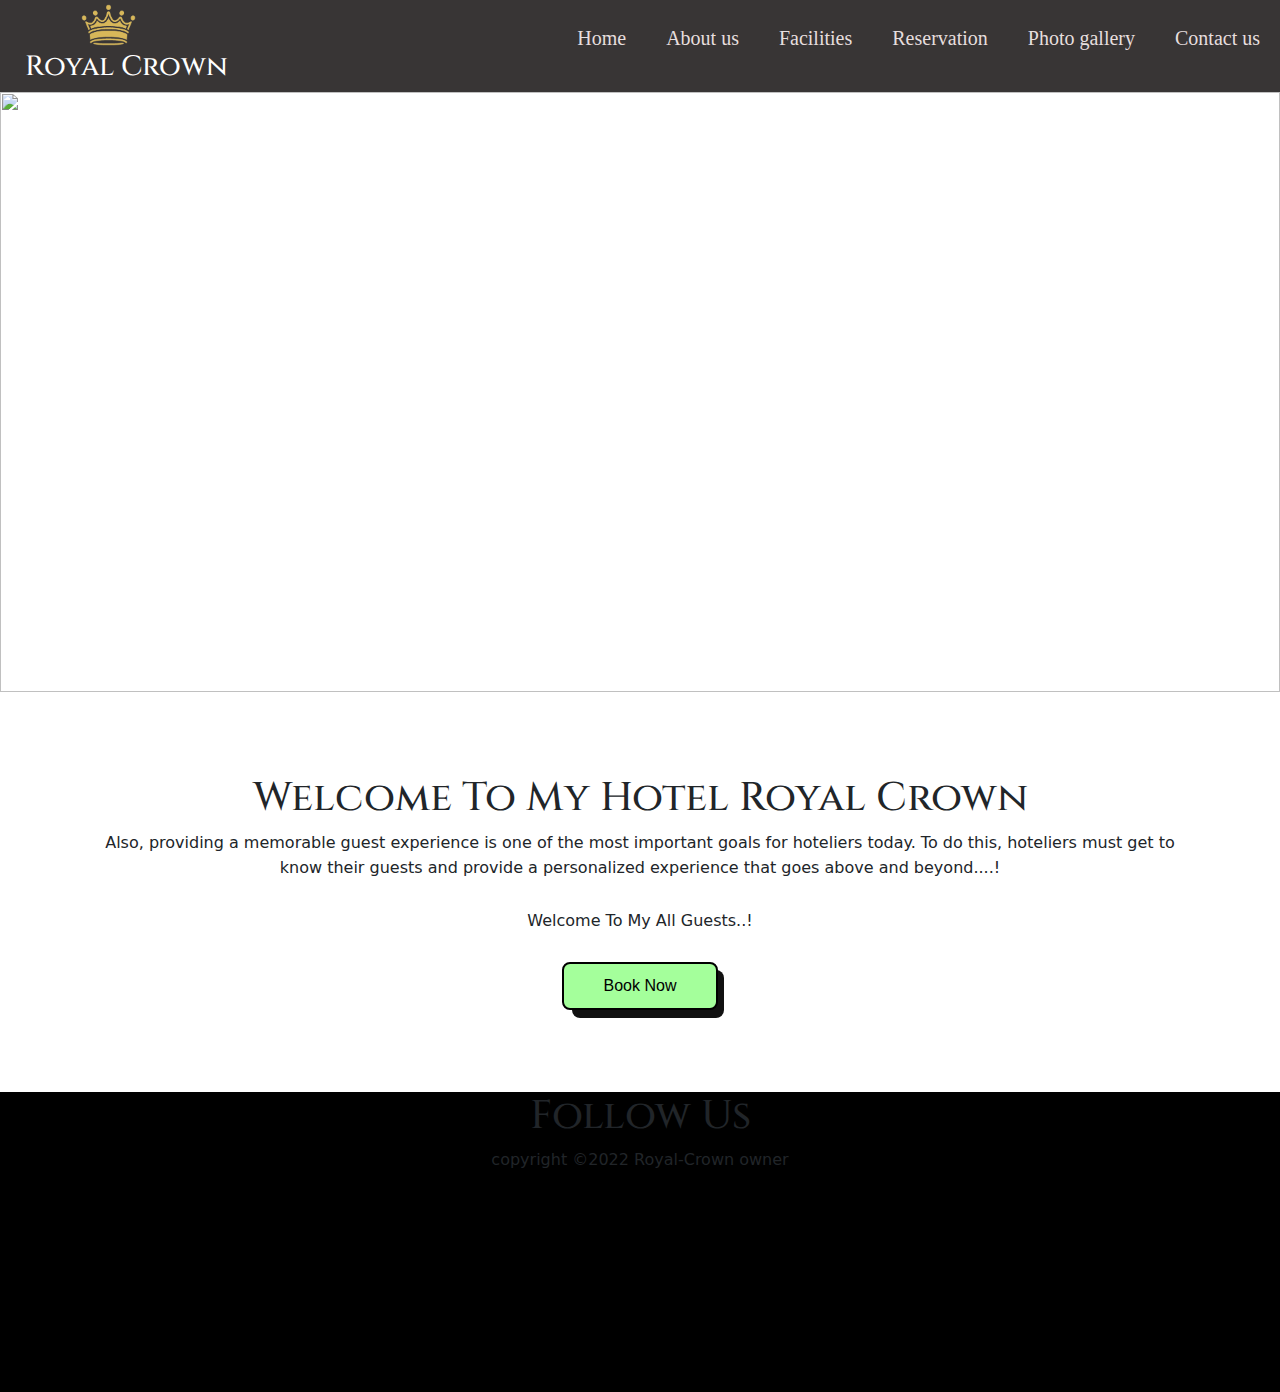
==== index.html @ 056c723d "hotel management" ====
<!DOCTYPE html>
<html lang="en">

<head>
    <meta charset="UTF-8">
    <meta http-equiv="X-UA-Compatible" content="IE=edge">
    <meta name="viewport" content="width=device-width, initial-scale=1.0">
    <title>Hotel Management System</title>
    <link rel="stylesheet" href="CSS/style.css">
    <link href="https://fonts.googleapis.com/css2?family=Cinzel&family=Macondo&display=swap" rel="stylesheet">
    <link href="https://cdn.jsdelivr.net/npm/bootstrap@5.2.0-beta1/dist/css/bootstrap.min.css" rel="stylesheet">

</head>

<body>
    <section>
        <nav id="navbar">
            <div id="logo">
                <img src="img/Royal-Crown.png" class="img-logo" alt="Logo">
                <h3><a href="./index.html">Royal Crown</a></h3>

            </div>
            <div>
                <ul>
                    <li class="item"><a href="./index.html">Home</a></li>
                    <li class="item"><a href="#about_us">About us</a></li>
                    <li class="item"><a href="./Facilities.html">Facilities</a></li>
                    <li class="item"><a href="./img/Reservation.html">Reservation</a></li>
                    <li class="item"><a href="#">Photo gallery</a></li>
                    <li class="item"><a href="#">Contact us</a></li>
                </ul>

            </div>
        </nav>
    </section>
    <div id="carouselExampleControls" class="carousel slide" data-bs-ride="carousel">
        <div class="carousel-inner">
            <div class="carousel-item active">
                <img src="./img/RC1.jpg" class="bd-placeholder-img bd-placeholder-img-lg d-block w-100" width="100%" height="600" xmlns="http://www.w3.org/2000/svg" role="img" aria-label="Placeholder: First slide" preserveAspectRatio="xMidYMid slice" focusable="false">
                <title>Placeholder</title>
                </img>
            </div>

            <div class="carousel-item">
                <img src="./img/RC2.jpg" class="bd-placeholder-img bd-placeholder-img-lg d-block w-100" width="100%" height="600" xmlns="http://www.w3.org/2000/svg" role="img" aria-label="Placeholder: Second slide" preserveAspectRatio="xMidYMid slice" focusable="false">
                <title>Placeholder</title>
                </img>
            </div>

            <div class="carousel-item">
                <img src="./img/RC3.jpg" class="bd-placeholder-img bd-placeholder-img-lg d-block w-100" width="100%" height="600" xmlns="http://www.w3.org/2000/svg" role="img" aria-label="Placeholder: Third slide" preserveAspectRatio="xMidYMid slice" focusable="false">
                <title>Placeholder</title>
                </img>
            </div>

            <div class="carousel-item">
                <img src="./img/RC4.jpg" class="bd-placeholder-img bd-placeholder-img-lg d-block w-100" width="100%" height="600" xmlns="http://www.w3.org/2000/svg" role="img" aria-label="Placeholder: Fourth slide" preserveAspectRatio="xMidYMid slice" focusable="false">
                <title>Placeholder</title>
                </img>
            </div>

            <div class="carousel-item">
                <img src="./img/RC5.jpg" class="bd-placeholder-img bd-placeholder-img-lg d-block w-100" width="100%" height="600" xmlns="http://www.w3.org/2000/svg" role="img" aria-label="Placeholder: Fifth slide" preserveAspectRatio="xMidYMid slice" focusable="false">
                <title>Placeholder</title>
                </img>
            </div>

        </div>
        <button class="carousel-control-prev" type="button" data-bs-target="#carouselExampleControls" data-bs-slide="prev">
          <span class="carousel-control-prev-icon" aria-hidden="true"></span>
          <span class="visually-hidden">Previous</span>
        </button>
        <button class="carousel-control-next" type="button" data-bs-target="#carouselExampleControls" data-bs-slide="next">
          <span class="carousel-control-next-icon" aria-hidden="true"></span>
          <span class="visually-hidden">Next</span>
        </button>
    </div>
    <section>

    </section>


    <section class="container" id="about_us">
        <h1 class="header">Welcome To My Hotel Royal Crown</h1>

        <p class="p1">Also, providing a memorable guest experience is one of the most important goals for hoteliers today. To do this, hoteliers must get to know their guests and provide a personalized experience that goes above and beyond....!</p>

        <p class="p2">Welcome To My All Guests..!</p>

        <button class="book-btn" role="button"><a href="./img/Reservation.html">  Book Now </a></button>
    </section>

    <!-- End Example Code -->

    <script src="https://cdn.jsdelivr.net/npm/bootstrap@5.2.0-beta1/dist/js/bootstrap.bundle.min.js"></script>


    <section class="footer-content">
        <footer>

            <h1>Follow Us</h1>

            <!-- <ul class="socials">
                <li><a href="#"><i class="fa-brands fa-youtube"></i></a></li>
                <li><a href="#"><i class="fa-brands fa-twitter"></i></a></li>
                <li><a href="#"><i class="fa-brands fa-google"></i></a></li>
                <li><a href="#"><i class="fa-brands fa-instagram"></i></a></li>
                <li><a href="#"><i class="fa-brands fa-whatsapp"></i></a></li>

            </ul> -->

            <p>copyright &copy;2022 Royal-Crown owner</p>


        </footer>
    </section>

</body>

</html>
---- CSS/style.css ----
/* css reset */
    
    * {
        margin: 0;
        padding: 0;
        box-sizing: border-box;
    }
    
     :root {
        --navbar-height: 30px;
    }
    /* Navigation Bar */
    
    .book-btn a {
        text-decoration: none;
        color: black;
    }
    
    #navbar {
        display: flex;
        position: relative;
        align-items: center;
        flex-wrap: wrap;
        justify-content: space-between;
    }
    
    #navbar::before {
        content: '';
        position: absolute;
        height: 100%;
        width: 100%;
        background-color: rgb(56, 53, 53);
        z-index: -1;
        opacity: 1.70;
    }
    /* Logo and Image */
    
    #logo {
        margin-left: 25px;
        font-family: 'Cinzel', serif;
        font-size: 1.50rem;
        font-weight: bold;
        color: white;
    }
    
    a {
        text-decoration: none;
    }
    
    #logo h3 a {
        text-decoration: none;
        color: white;
    }
    
    .img-logo {
        /* position: fixed; */
        /* margin-top: 5px; */
        padding-left: 50px;
        margin: 0;
    }
    
    #logo img {
        height: 50px;
        left: 20px;
    }
    /* List styling */
    
    #navbar ul {
        display: flex;
        flex-wrap: wrap;
        justify-content: space-between;
        align-items: center;
    }
    
    #navbar ul li {
        list-style: none;
        font-size: 20px;
        font-family: serif;
    }
    
    #navbar ul li a {
        display: block;
        padding: 3px 10px;
        margin: 3px 10px;
        border-radius: 10px;
        text-decoration: none;
        color: rgb(230, 222, 222);
    }
    
    #navbar ul li a:hover {
        color: white;
    }
    /* heading and button section  */
    
    .container {
        display: flex;
        flex-direction: column;
        justify-content: center;
        text-align: center;
        height: 400px;
        padding: 0px 200px;
        align-items: center;
    }
    
    .container::before {
        content: '';
        position: absolute;
        height: 100%;
        width: 100%;
        z-index: -1;
        opacity: 0.40;
    }
    
    .btn {
        width: 100px;
        height: 30px;
        border-radius: 3px;
        background-color: rgb(165, 159, 255);
        border: 3px solid black;
    }
    
    .btn:hover {
        background-color: rgb(233, 141, 145);
        cursor: pointer;
    }
    
    .p1 {
        line-height: 25px;
    }
    
    .p2 {
        line-height: 50px;
    }
    
    h1 {
        font-size: 40px;
        font-family: 'Cinzel', serif;
    }
    
    .book-btn {
        align-items: center;
        background-color: #a4ff9b;
        border: 2px solid black;
        border-radius: 8px;
        box-sizing: border-box;
        color: black;
        cursor: pointer;
        display: flex;
        font-family: Inter, sans-serif;
        font-size: 16px;
        height: 48px;
        /* justify-content: center; */
        line-height: 24px;
        max-width: 100%;
        padding: 0 25px;
        position: relative;
        /* text-align: center;   */
        touch-action: manipulation;
    }
    
    .book-btn:after {
        background-color: #111;
        border-radius: 8px;
        content: "";
        display: block;
        height: 48px;
        left: 0;
        width: 100%;
        position: absolute;
        top: -2px;
        transform: translate(8px, 8px);
        transition: transform .5s ease-out;
        z-index: -1;
    }
    
    .book-btn:hover:after {
        transform: translate(0, 0);
    }
    
    .book-btn:active {
        background-color: #fa5b4a;
    }
    
    .book-btn:hover {
        outline: 0;
    }
    
    @media (min-width: 60px) {
        .book-btn {
            padding: 0 40px;
        }
    }
    
    .footer-content {
        position: absolute;
        background-color: #000;
        height: 300px;
        width: 100%;
        text-align: center;
        justify-content: center;
        align-items: center;
    }
    /* .footer-content h1 {
        font-size: 1.5rem;
        margin: 10px 25px;
        max-width: 400px;
        color: white;
        text-align: center;
        justify-content: center;
        align-items: center;
    } */
    /* .footer-content ul {
        color: white;
    }
    
    .footer-content p {
        color: white;
    } */
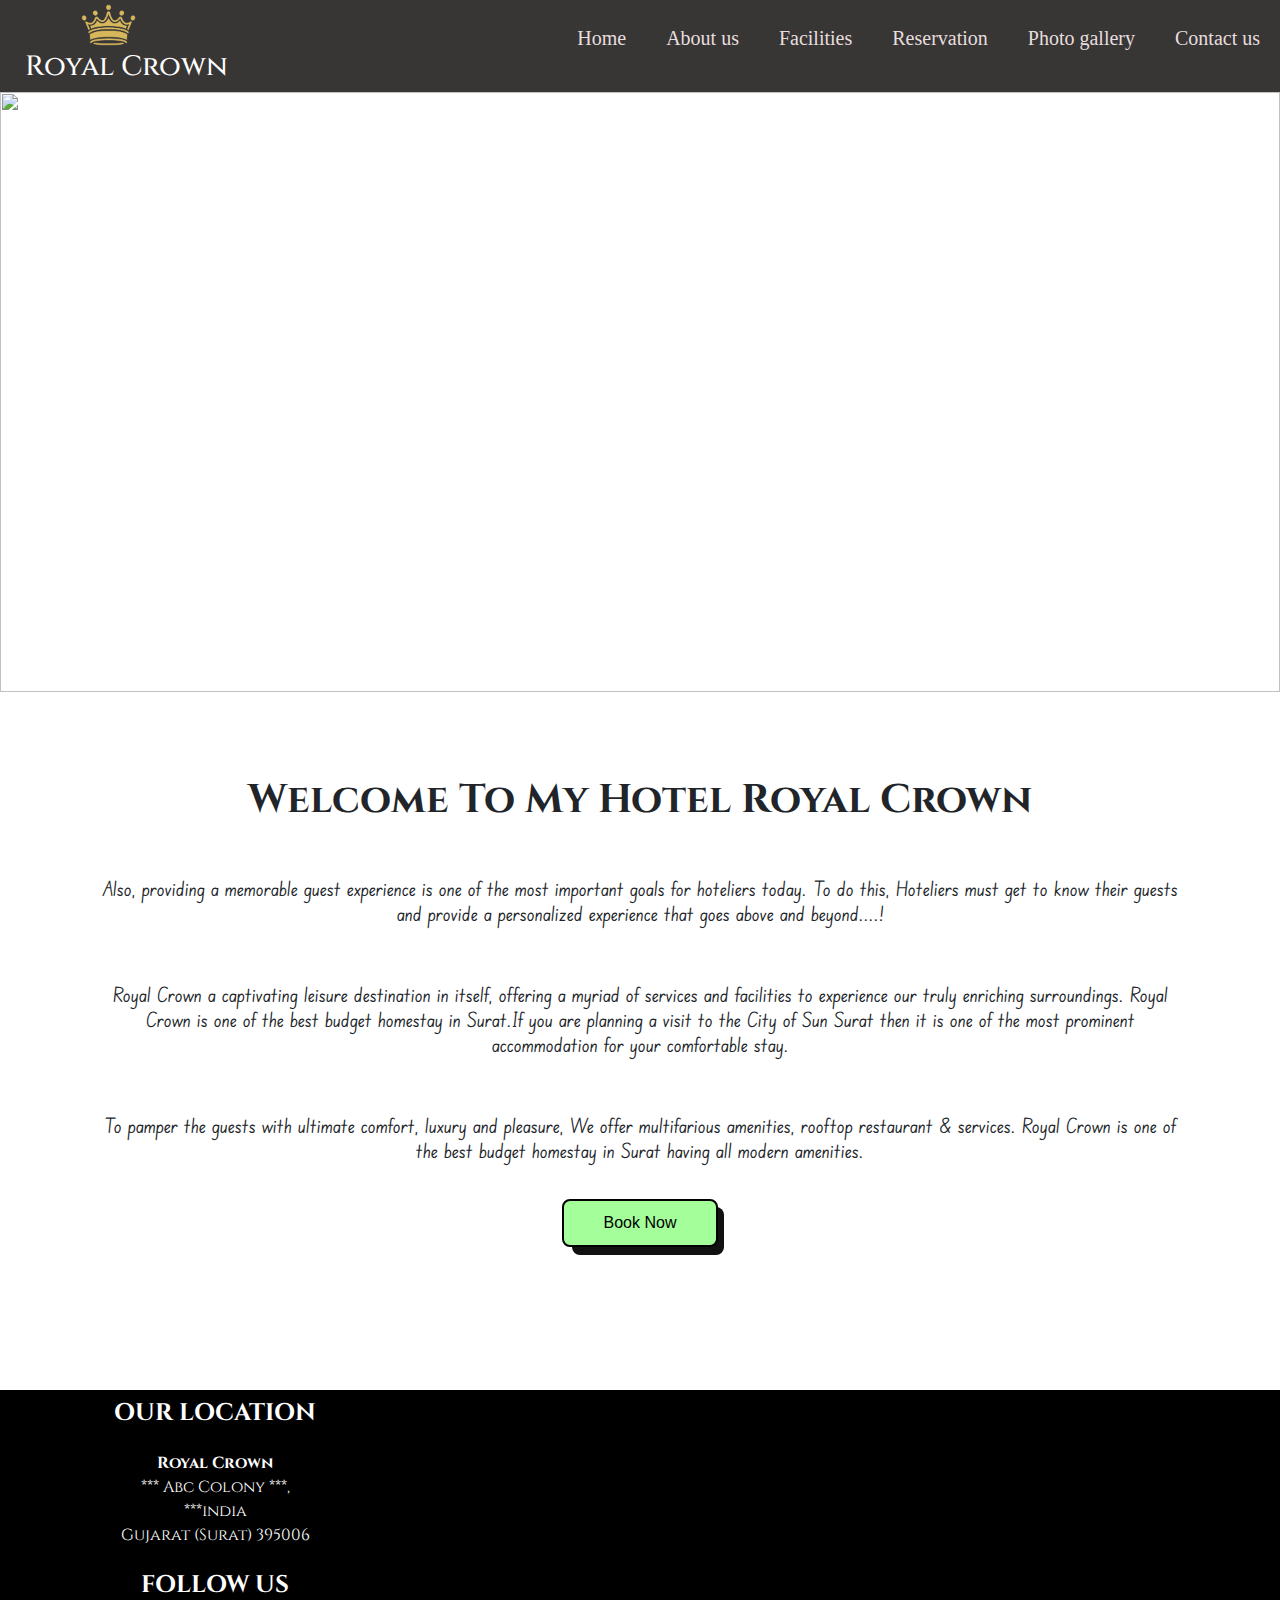
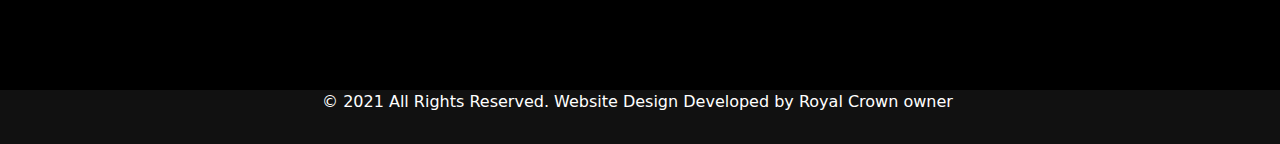
==== commit 93364cf3: "update hotel file" ====
--- a/index.html
+++ b/index.html
@@ -9,7 +9,7 @@
     <link rel="stylesheet" href="CSS/style.css">
     <link href="https://fonts.googleapis.com/css2?family=Cinzel&family=Macondo&display=swap" rel="stylesheet">
     <link href="https://cdn.jsdelivr.net/npm/bootstrap@5.2.0-beta1/dist/css/bootstrap.min.css" rel="stylesheet">
-
+    <link href="https://fonts.googleapis.com/css2?family=Cinzel&family=Edu+SA+Beginner&family=Edu+TAS+Beginner&family=Macondo&display=swap" rel="stylesheet">
 </head>
 
 <body>
@@ -33,62 +33,66 @@
             </div>
         </nav>
     </section>
-    <div id="carouselExampleControls" class="carousel slide" data-bs-ride="carousel">
-        <div class="carousel-inner">
-            <div class="carousel-item active">
-                <img src="./img/RC1.jpg" class="bd-placeholder-img bd-placeholder-img-lg d-block w-100" width="100%" height="600" xmlns="http://www.w3.org/2000/svg" role="img" aria-label="Placeholder: First slide" preserveAspectRatio="xMidYMid slice" focusable="false">
-                <title>Placeholder</title>
-                </img>
+    <section>
+        <div id="carouselExampleControls" class="carousel slide" data-bs-ride="carousel">
+            <div class="carousel-inner">
+                <div class="carousel-item active">
+                    <img src="./img/RC1.jpg" class="bd-placeholder-img bd-placeholder-img-lg d-block w-100" width="100%" height="600" xmlns="http://www.w3.org/2000/svg" role="img" aria-label="Placeholder: First slide" preserveAspectRatio="xMidYMid slice" focusable="false">
+                    <title>Placeholder</title>
+                    </img>
+                </div>
+
+                <div class="carousel-item">
+                    <img src="./img/RC2.jpg" class="bd-placeholder-img bd-placeholder-img-lg d-block w-100" width="100%" height="600" xmlns="http://www.w3.org/2000/svg" role="img" aria-label="Placeholder: Second slide" preserveAspectRatio="xMidYMid slice" focusable="false">
+                    <title>Placeholder</title>
+                    </img>
+                </div>
+
+                <div class="carousel-item">
+                    <img src="./img/RC3.jpg" class="bd-placeholder-img bd-placeholder-img-lg d-block w-100" width="100%" height="600" xmlns="http://www.w3.org/2000/svg" role="img" aria-label="Placeholder: Third slide" preserveAspectRatio="xMidYMid slice" focusable="false">
+                    <title>Placeholder</title>
+                    </img>
+                </div>
+
+                <div class="carousel-item">
+                    <img src="./img/RC4.jpg" class="bd-placeholder-img bd-placeholder-img-lg d-block w-100" width="100%" height="600" xmlns="http://www.w3.org/2000/svg" role="img" aria-label="Placeholder: Fourth slide" preserveAspectRatio="xMidYMid slice" focusable="false">
+                    <title>Placeholder</title>
+                    </img>
+                </div>
+
+                <div class="carousel-item">
+                    <img src="./img/RC5.jpg" class="bd-placeholder-img bd-placeholder-img-lg d-block w-100" width="100%" height="600" xmlns="http://www.w3.org/2000/svg" role="img" aria-label="Placeholder: Fifth slide" preserveAspectRatio="xMidYMid slice" focusable="false">
+                    <title>Placeholder</title>
+                    </img>
+                </div>
+
             </div>
+            <button class="carousel-control-prev" type="button" data-bs-target="#carouselExampleControls" data-bs-slide="prev">
+                <span class="carousel-control-prev-icon" aria-hidden="true"></span>
+                <span class="visually-hidden">Previous</span>
+            </button>
+            <button class="carousel-control-next" type="button" data-bs-target="#carouselExampleControls" data-bs-slide="next">
+                <span class="carousel-control-next-icon" aria-hidden="true"></span>
+                <span class="visually-hidden">Next</span>
+            </button>
+        </div>
 
-            <div class="carousel-item">
-                <img src="./img/RC2.jpg" class="bd-placeholder-img bd-placeholder-img-lg d-block w-100" width="100%" height="600" xmlns="http://www.w3.org/2000/svg" role="img" aria-label="Placeholder: Second slide" preserveAspectRatio="xMidYMid slice" focusable="false">
-                <title>Placeholder</title>
-                </img>
-            </div>
-
-            <div class="carousel-item">
-                <img src="./img/RC3.jpg" class="bd-placeholder-img bd-placeholder-img-lg d-block w-100" width="100%" height="600" xmlns="http://www.w3.org/2000/svg" role="img" aria-label="Placeholder: Third slide" preserveAspectRatio="xMidYMid slice" focusable="false">
-                <title>Placeholder</title>
-                </img>
-            </div>
-
-            <div class="carousel-item">
-                <img src="./img/RC4.jpg" class="bd-placeholder-img bd-placeholder-img-lg d-block w-100" width="100%" height="600" xmlns="http://www.w3.org/2000/svg" role="img" aria-label="Placeholder: Fourth slide" preserveAspectRatio="xMidYMid slice" focusable="false">
-                <title>Placeholder</title>
-                </img>
-            </div>
-
-            <div class="carousel-item">
-                <img src="./img/RC5.jpg" class="bd-placeholder-img bd-placeholder-img-lg d-block w-100" width="100%" height="600" xmlns="http://www.w3.org/2000/svg" role="img" aria-label="Placeholder: Fifth slide" preserveAspectRatio="xMidYMid slice" focusable="false">
-                <title>Placeholder</title>
-                </img>
-            </div>
-
-        </div>
-        <button class="carousel-control-prev" type="button" data-bs-target="#carouselExampleControls" data-bs-slide="prev">
-          <span class="carousel-control-prev-icon" aria-hidden="true"></span>
-          <span class="visually-hidden">Previous</span>
-        </button>
-        <button class="carousel-control-next" type="button" data-bs-target="#carouselExampleControls" data-bs-slide="next">
-          <span class="carousel-control-next-icon" aria-hidden="true"></span>
-          <span class="visually-hidden">Next</span>
-        </button>
-    </div>
-    <section>
-
-    </section>
+    </section><br><br><br><br><br>
 
 
     <section class="container" id="about_us">
-        <h1 class="header">Welcome To My Hotel Royal Crown</h1>
+        <h1 class="header">Welcome To My Hotel Royal Crown</h1><br>
+        <div class="about-hotel">
+            <p class="para">Also, providing a memorable guest experience is one of the most important goals for hoteliers today. To do this, Hoteliers must get to know their guests and provide a personalized experience that goes above and beyond....!</p>
 
-        <p class="p1">Also, providing a memorable guest experience is one of the most important goals for hoteliers today. To do this, hoteliers must get to know their guests and provide a personalized experience that goes above and beyond....!</p>
+            <p class="para">Royal Crown a captivating leisure destination in itself, offering a myriad of services and facilities to experience our truly enriching surroundings. Royal Crown is one of the best budget homestay in Surat.If you are planning a visit to the
+                City of Sun Surat then it is one of the most prominent accommodation for your comfortable stay.</p>
 
-        <p class="p2">Welcome To My All Guests..!</p>
+            <p class="para">To pamper the guests with ultimate comfort, luxury and pleasure, We offer multifarious amenities, rooftop restaurant & services. Royal Crown is one of the best budget homestay in Surat having all modern amenities.</p>
 
-        <button class="book-btn" role="button"><a href="./img/Reservation.html">  Book Now </a></button>
-    </section>
+            <button class="book-btn" role="button"><a href="./img/Reservation.html"> Book Now </a></button>
+        </div>
+    </section><br><br><br><br><br><br><br>
 
     <!-- End Example Code -->
 
@@ -97,23 +101,26 @@
 
     <section class="footer-content">
         <footer>
+            <div class="container1">
+                <P class="P1">OUR LOCATION</P>
+                <p>
+                    <b>Royal Crown</b><br> *** Abc Colony ***, <br> ***india
+                    <br> Gujarat (Surat) 395006
+                </p>
 
-            <h1>Follow Us</h1>
+                <p class="P2">FOLLOW US</p>
 
-            <!-- <ul class="socials">
-                <li><a href="#"><i class="fa-brands fa-youtube"></i></a></li>
-                <li><a href="#"><i class="fa-brands fa-twitter"></i></a></li>
-                <li><a href="#"><i class="fa-brands fa-google"></i></a></li>
-                <li><a href="#"><i class="fa-brands fa-instagram"></i></a></li>
-                <li><a href="#"><i class="fa-brands fa-whatsapp"></i></a></li>
+                <!-- <a href="https://www.facebook.com/indraniwas2018/"><img class="scale-with-grid" src="https://www.indraniwas.com/wp-content/uploads/2021/12/facebook.png" alt=""></a> -->
 
-            </ul> -->
 
-            <p>copyright &copy;2022 Royal-Crown owner</p>
 
+
+            </div>
 
         </footer>
     </section>
+    <div class="copyright">
+        © 2021 All Rights Reserved. Website Design Developed by Royal Crown owner&nbsp;</div>
 
 </body>
 
--- a/CSS/style.css
+++ b/CSS/style.css
@@ -124,17 +124,23 @@
         cursor: pointer;
     }
     
-    .p1 {
-        line-height: 25px;
-    }
-    
-    .p2 {
-        line-height: 50px;
-    }
-    
-    h1 {
+    .header {
         font-size: 40px;
         font-family: 'Cinzel', serif;
+        font-weight: bolder;
+    }
+    
+    .about-hotel {
+        /* border: 2px solid black; */
+        height: 500px;
+        border-radius: 30px;
+    }
+    
+    .para {
+        line-height: 25px;
+        padding: 20px 10px;
+        font-family: 'Edu SA Beginner', cursive;
+        font-size: 20px;
     }
     
     .book-btn {
@@ -154,8 +160,9 @@
         max-width: 100%;
         padding: 0 25px;
         position: relative;
-        /* text-align: center;   */
+        /* text-align: center; */
         touch-action: manipulation;
+        margin: auto;
     }
     
     .book-btn:after {
@@ -192,27 +199,47 @@
     }
     
     .footer-content {
-        position: absolute;
         background-color: #000;
         height: 300px;
         width: 100%;
+        color: white;
+    }
+    
+    .footer-content p {
+        margin: 10px 15px;
+        max-width: 400px;
+        color: white;
         text-align: center;
         justify-content: center;
         align-items: center;
-    }
-    /* .footer-content h1 {
+        padding: 5px;
+        font-family: 'Cinzel';
+    }
+    
+    .footer-content ul {
+        color: white;
+    }
+    
+    .footer-content p {
+        color: white;
+    }
+    
+    .P1 {
+        font-family: 'Cinzel';
+        font-weight: bold;
         font-size: 1.5rem;
-        margin: 10px 25px;
-        max-width: 400px;
-        color: white;
+    }
+    
+    .P2 {
+        font-family: 'Cinzel';
+        font-weight: bold;
+        font-size: 1.5rem;
+    }
+    
+    .copyright {
+        padding: 0 0 30px;
+        background-color: #111;
+        color: white;
+        width: 100%;
         text-align: center;
-        justify-content: center;
-        align-items: center;
-    } */
-    /* .footer-content ul {
-        color: white;
-    }
-    
-    .footer-content p {
-        color: white;
-    } */+    }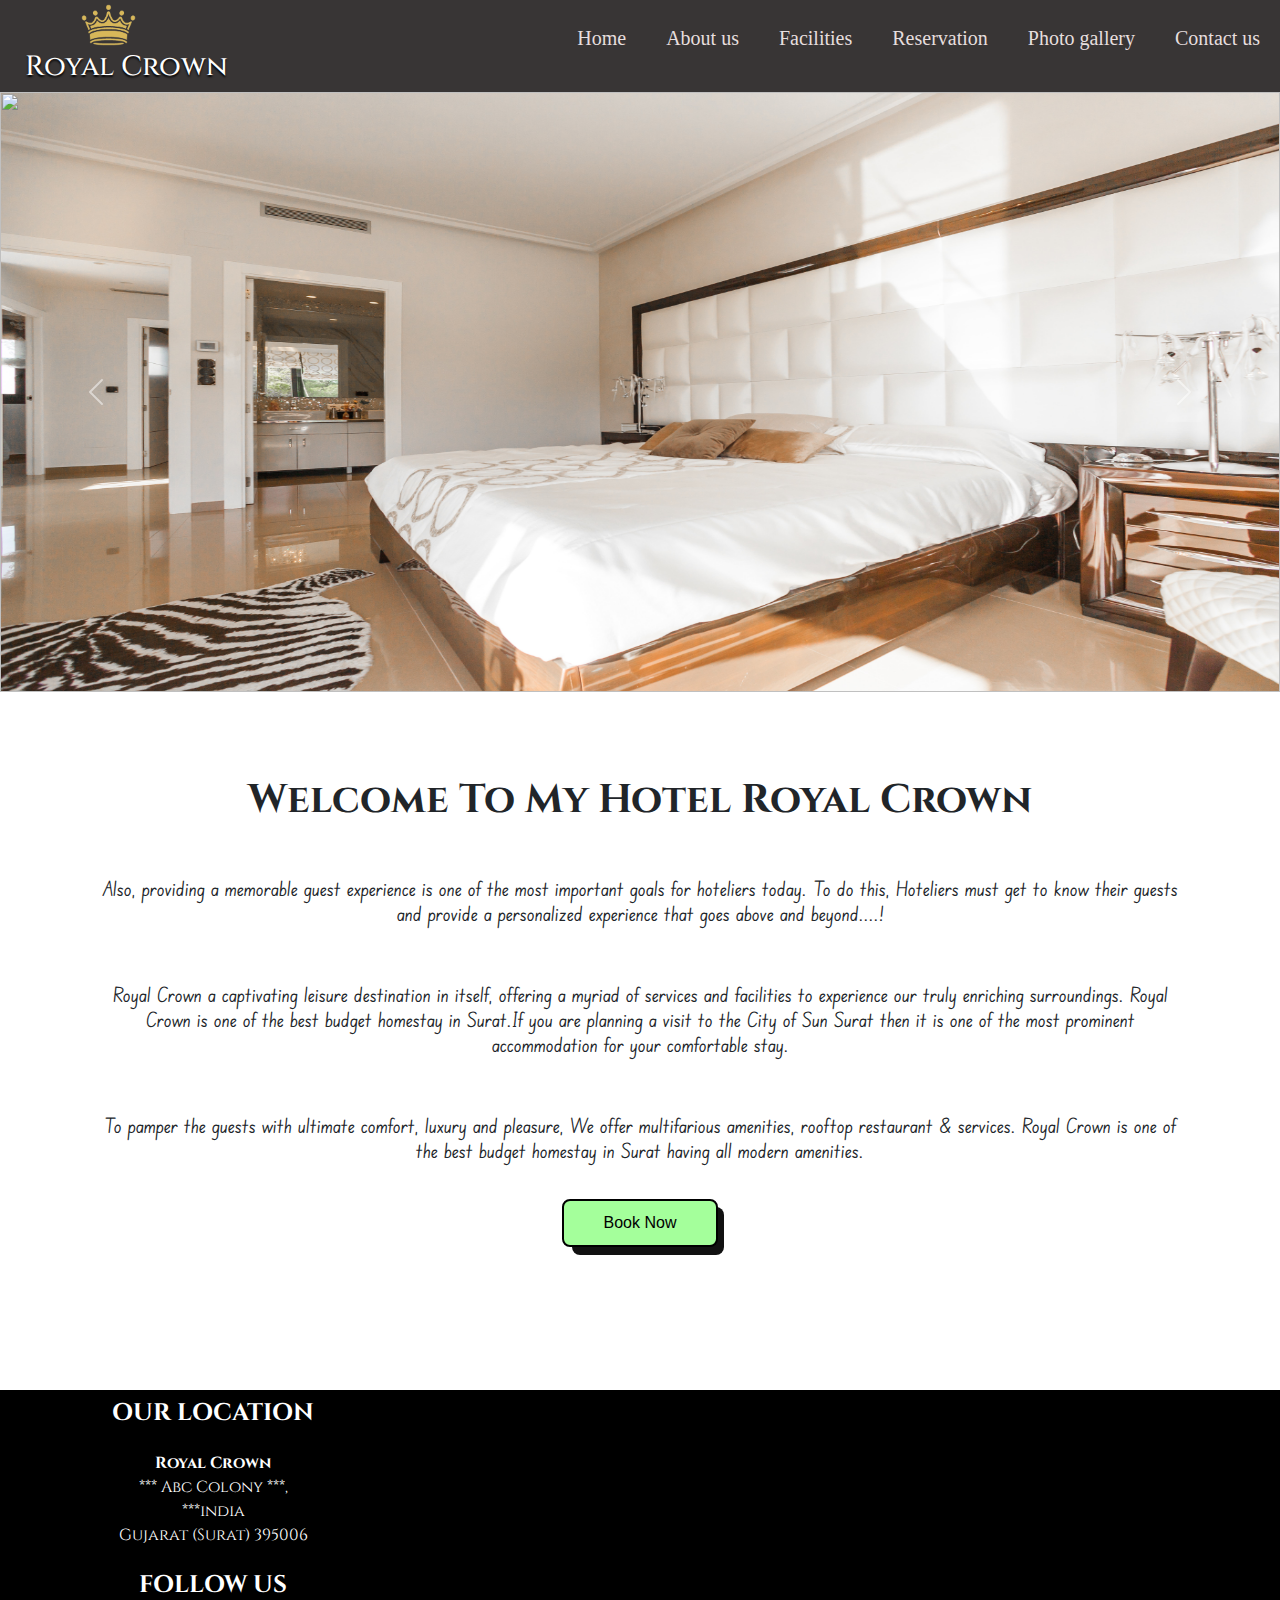
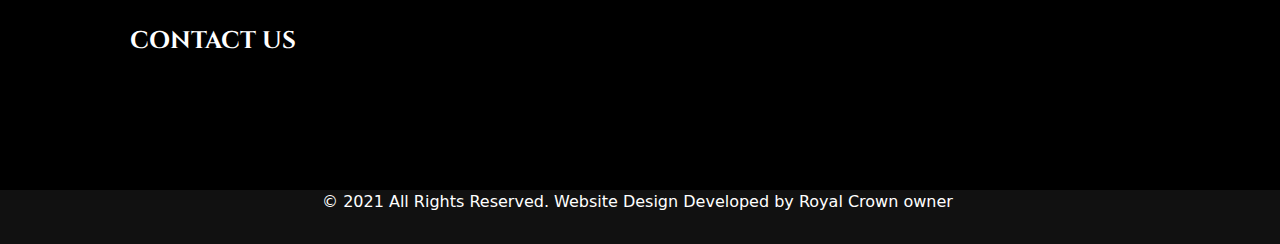
==== commit 8e1ec0a6: "modify html & css files" ====
--- a/index.html
+++ b/index.html
@@ -25,7 +25,7 @@
                     <li class="item"><a href="./index.html">Home</a></li>
                     <li class="item"><a href="#about_us">About us</a></li>
                     <li class="item"><a href="./Facilities.html">Facilities</a></li>
-                    <li class="item"><a href="./img/Reservation.html">Reservation</a></li>
+                    <li cla ss="item"><a href="./img/Reservation.html">Reservation</a></li>
                     <li class="item"><a href="#">Photo gallery</a></li>
                     <li class="item"><a href="#">Contact us</a></li>
                 </ul>
@@ -48,7 +48,7 @@
                     </img>
                 </div>
 
-                <div class="carousel-item">
+                <div cl ass="carousel-item">
                     <img src="./img/RC3.jpg" class="bd-placeholder-img bd-placeholder-img-lg d-block w-100" width="100%" height="600" xmlns="http://www.w3.org/2000/svg" role="img" aria-label="Placeholder: Third slide" preserveAspectRatio="xMidYMid slice" focusable="false">
                     <title>Placeholder</title>
                     </img>
@@ -100,27 +100,45 @@
 
 
     <section class="footer-content">
-        <footer>
+        <footer class="part">
             <div class="container1">
                 <P class="P1">OUR LOCATION</P>
                 <p>
                     <b>Royal Crown</b><br> *** Abc Colony ***, <br> ***india
                     <br> Gujarat (Surat) 395006
                 </p>
-
+            </div>
+            <div class="find-us">
                 <p class="P2">FOLLOW US</p>
 
-                <!-- <a href="https://www.facebook.com/indraniwas2018/"><img class="scale-with-grid" src="https://www.indraniwas.com/wp-content/uploads/2021/12/facebook.png" alt=""></a> -->
+                <div class="icons">
+                    <a href="https://www.facebook.com/Royal-Crown/"><img class="scale-with-grid" src="https://www.indraniwas.com/wp-content/uploads/2021/12/facebook.png" alt=""></a>
 
+                    <a href="https://www.instagram.com/Royal-Crown/"><img class="scale-with-grid" src="https://www.indraniwas.com/wp-content/uploads/2021/12/instagram.png" alt=""></a>
 
+                    <a href="https://www.youtube.com/Royal-Crown/"><img class="scale-with-grid" src="https://www.indraniwas.com/wp-content/uploads/2021/12/youtube.png" alt=""></a>
+
+                    <a href="https://www.tripadvisor.in/Royal-Crown"><img class="scale-with-grid" src="https://www.indraniwas.com/wp-content/uploads/2021/12/tripadvisor-logotype.png" alt=""></a>
+
+                </div>
+            </div>
+
+            <div class="contact">
+                <p class="contact1">CONTACT US</p>
+            </div>
 
 
             </div>
 
+
         </footer>
     </section>
+
+
+
     <div class="copyright">
-        © 2021 All Rights Reserved. Website Design Developed by Royal Crown owner&nbsp;</div>
+        © 2021 All Rights Reserved. Website Design Developed by Royal Crown owner&nbsp;
+    </div>
 
 </body>
 
--- a/CSS/style.css
+++ b/CSS/style.css
@@ -41,6 +41,7 @@
         font-size: 1.50rem;
         font-weight: bold;
         color: white;
+        text-shadow: 0 2px 2px #000000;
     }
     
     a {
@@ -200,7 +201,7 @@
     
     .footer-content {
         background-color: #000;
-        height: 300px;
+        height: 400px;
         width: 100%;
         color: white;
     }
@@ -236,10 +237,31 @@
         font-size: 1.5rem;
     }
     
+    .icons {
+        position: absolute;
+        padding: 5px;
+        width: 100%;
+        margin-left: 80px;
+    }
+    
+    .scale-with-grid {
+        margin-left: 23px;
+    }
+    
+    .contact {
+        font-family: 'Cinzel';
+        font-weight: bold;
+        font-size: 1.5rem;
+    }
+    
     .copyright {
         padding: 0 0 30px;
         background-color: #111;
         color: white;
         width: 100%;
         text-align: center;
+    }
+    
+    .part {
+        width: 33.33%;
     }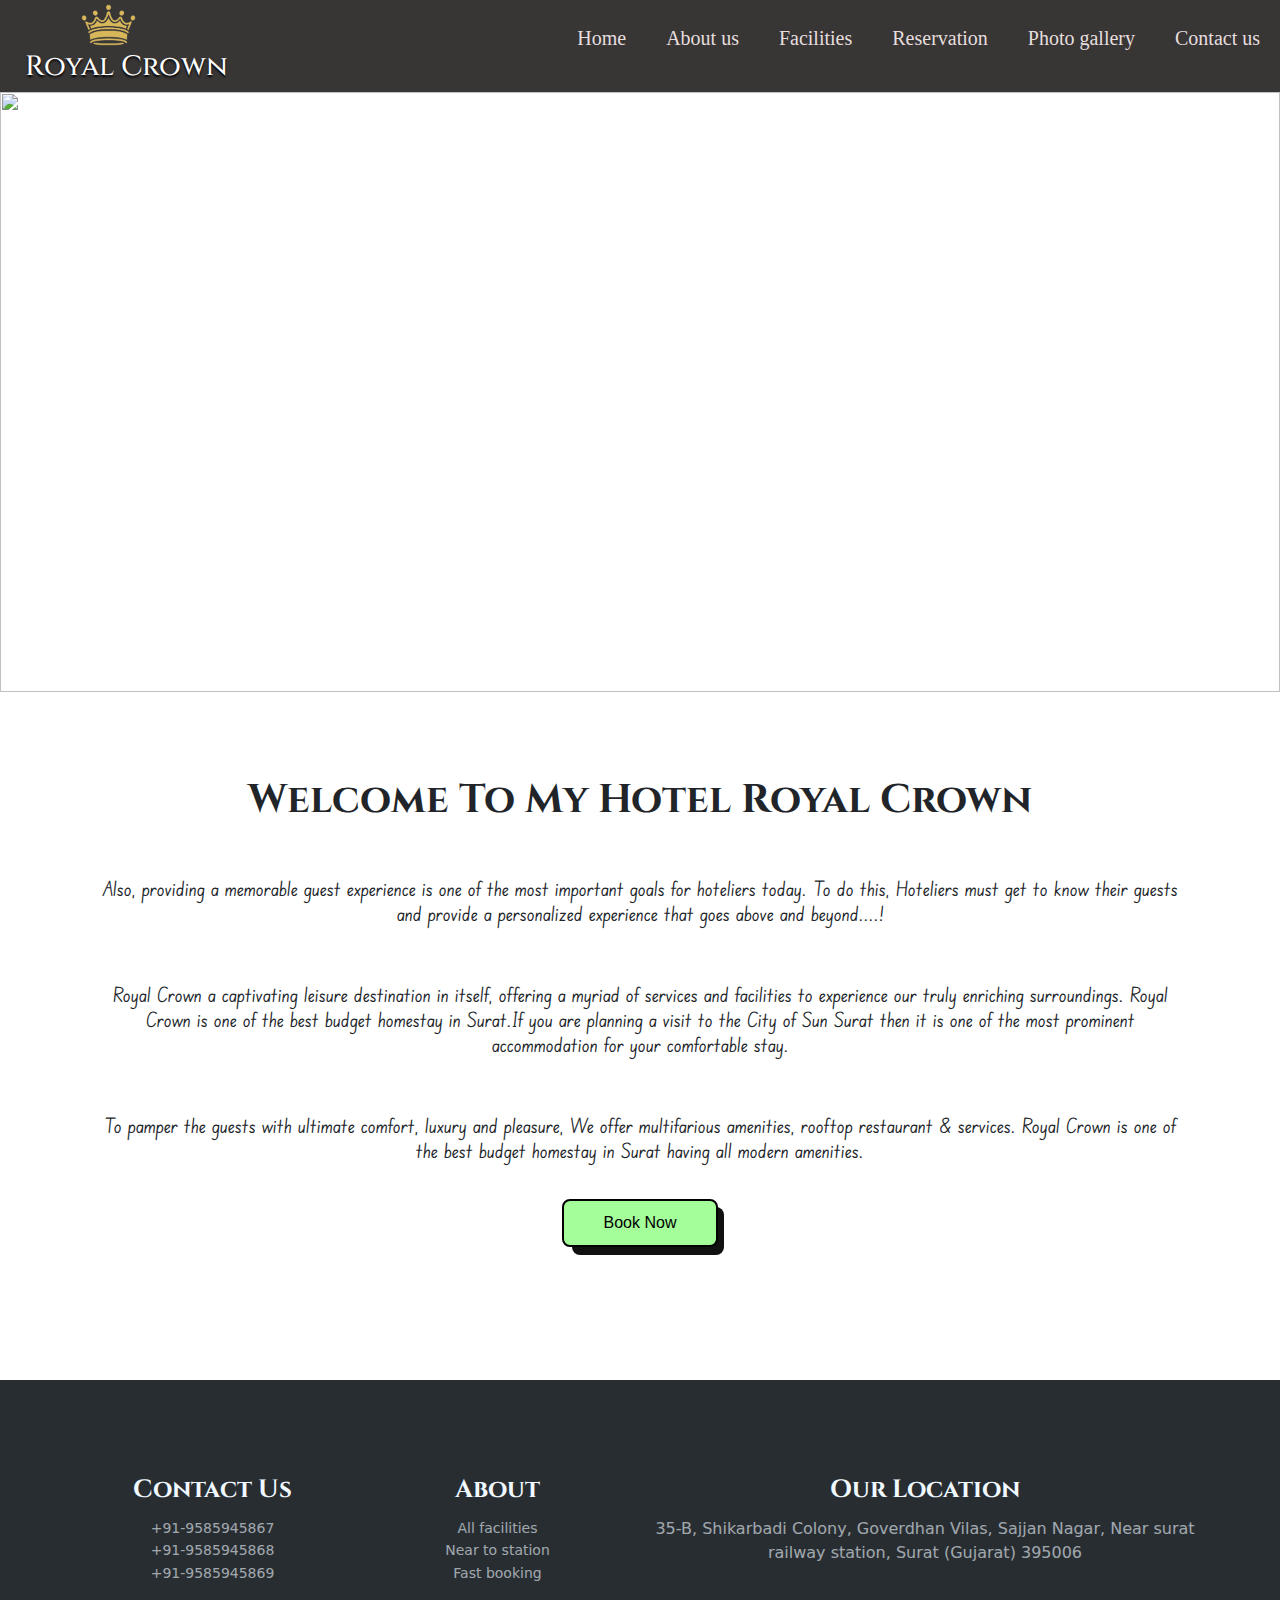
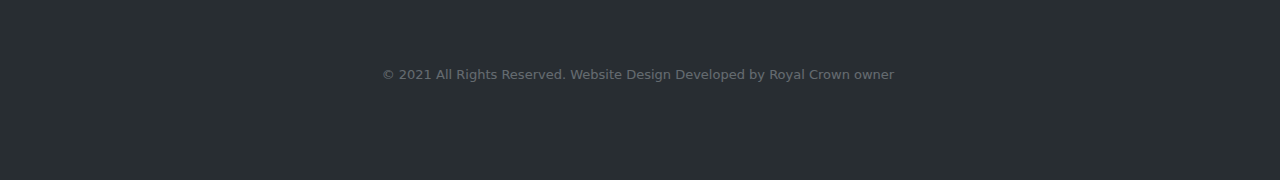
==== commit 0f4ba107: "update the contact page" ====
--- a/index.html
+++ b/index.html
@@ -22,12 +22,12 @@
             </div>
             <div>
                 <ul>
-                    <li class="item"><a href="./index.html">Home</a></li>
+                    <li class="item"><a href="/index.html">Home</a></li>
                     <li class="item"><a href="#about_us">About us</a></li>
                     <li class="item"><a href="./Facilities.html">Facilities</a></li>
                     <li cla ss="item"><a href="./img/Reservation.html">Reservation</a></li>
-                    <li class="item"><a href="#">Photo gallery</a></li>
-                    <li class="item"><a href="#">Contact us</a></li>
+                    <li class="item"><a href="./img/photo-gallery.html">Photo gallery</a></li>
+                    <li class="item"><a href="/contact.html">Contact us</a></li>
                 </ul>
 
             </div>
@@ -48,8 +48,8 @@
                     </img>
                 </div>
 
-                <div cl ass="carousel-item">
-                    <img src="./img/RC3.jpg" class="bd-placeholder-img bd-placeholder-img-lg d-block w-100" width="100%" height="600" xmlns="http://www.w3.org/2000/svg" role="img" aria-label="Placeholder: Third slide" preserveAspectRatio="xMidYMid slice" focusable="false">
+                <div class="carousel-item">
+                    <img src="./img/RC3.jpg" class="bd-placeholder-img bd-placeholder-img-lg d-block w-100" width="100%" height="600" xmlns="http://www.w3.org/2000/svg" role="img" aria-label="Placeholder: third slide" preserveAspectRatio="xMidYMid slice" focusable="false">
                     <title>Placeholder</title>
                     </img>
                 </div>
@@ -99,47 +99,48 @@
     <script src="https://cdn.jsdelivr.net/npm/bootstrap@5.2.0-beta1/dist/js/bootstrap.bundle.min.js"></script>
 
 
-    <section class="footer-content">
-        <footer class="part">
-            <div class="container1">
-                <P class="P1">OUR LOCATION</P>
-                <p>
-                    <b>Royal Crown</b><br> *** Abc Colony ***, <br> ***india
-                    <br> Gujarat (Surat) 395006
+    <div class="footer-dark">
+        <footer>
+            <div class="container">
+                <div class="row">
+                    <div class="col-sm-6 col-md-3 item">
+                        <h3>Contact Us</h3>
+                        <ul>
+                            <li><a href="#">+91-9585945867</a></li>
+                            <li><a href="#">+91-9585945868</a></li>
+                            <li><a href="#">+91-9585945869</a></li>
+                        </ul>
+                    </div>
+                    <div class="col-sm-6 col-md-3 item">
+                        <h3>About</h3>
+                        <ul>
+                            <li><a href="#">All facilities</a></li>
+                            <li><a href="#">Near to station</a></li>
+                            <li><a href="#">Fast booking</a></li>
+                        </ul>
+                    </div>
+                    <div class="col-md-6 item text">
+                        <h3>Our Location</h3>
+                        <p>35-B, Shikarbadi Colony, Goverdhan Vilas, Sajjan Nagar, Near surat railway station, Surat (Gujarat) 395006</p>
+                    </div>
+                    <div class="icon">
+                        <a href="https://www.facebook.com/indraniwas2018/"><img class="scale-with-grid" src="https://www.indraniwas.com/wp-content/uploads/2021/12/facebook.png" alt=""></a>
+
+                        <a href="https://www.instagram.com/indraniwas_udaipur/"><img class="scale-with-grid" src="https://www.indraniwas.com/wp-content/uploads/2021/12/instagram.png" alt=""></a>
+
+                        <a href="https://www.tripadvisor.in/Hotel_Review-g297672-d16652537-Reviews-Indra_Niwas-Udaipur_Udaipur_District_Rajasthan.html"><img class="scale-with-grid" src="https://www.indraniwas.com/wp-content/uploads/2021/12/tripadvisor-logotype.png" alt=""></a>
+
+                        <a href="https://www.youtube.com/channel/UCz42sZhpdxEwpqoJ8nh5SIg"><img class="scale-with-grid" src="https://www.indraniwas.com/wp-content/uploads/2021/12/youtube.png" alt=""></a>
+                    </div>
+                </div>
+                <p class="copyright"> © 2021 All Rights Reserved. Website Design Developed by Royal Crown owner&nbsp;
                 </p>
             </div>
-            <div class="find-us">
-                <p class="P2">FOLLOW US</p>
-
-                <div class="icons">
-                    <a href="https://www.facebook.com/Royal-Crown/"><img class="scale-with-grid" src="https://www.indraniwas.com/wp-content/uploads/2021/12/facebook.png" alt=""></a>
-
-                    <a href="https://www.instagram.com/Royal-Crown/"><img class="scale-with-grid" src="https://www.indraniwas.com/wp-content/uploads/2021/12/instagram.png" alt=""></a>
-
-                    <a href="https://www.youtube.com/Royal-Crown/"><img class="scale-with-grid" src="https://www.indraniwas.com/wp-content/uploads/2021/12/youtube.png" alt=""></a>
-
-                    <a href="https://www.tripadvisor.in/Royal-Crown"><img class="scale-with-grid" src="https://www.indraniwas.com/wp-content/uploads/2021/12/tripadvisor-logotype.png" alt=""></a>
-
-                </div>
-            </div>
-
-            <div class="contact">
-                <p class="contact1">CONTACT US</p>
-            </div>
+        </footer>
+    </div>
+    <script src="https://cdnjs.cloudflare.com/ajax/libs/jquery/3.2.1/jquery.min.js"></script>
+    <script src="https://cdnjs.cloudflare.com/ajax/libs/twitter-bootstrap/4.1.3/js/bootstrap.bundle.min.js"></script>
+</body>
 
 
-            </div>
-
-
-        </footer>
-    </section>
-
-
-
-    <div class="copyright">
-        © 2021 All Rights Reserved. Website Design Developed by Royal Crown owner&nbsp;
-    </div>
-
-</body>
-
 </html>--- a/CSS/style.css
+++ b/CSS/style.css
@@ -99,17 +99,8 @@
         justify-content: center;
         text-align: center;
         height: 400px;
-        padding: 0px 200px;
-        align-items: center;
-    }
-    
-    .container::before {
-        content: '';
-        position: absolute;
-        height: 100%;
-        width: 100%;
-        z-index: -1;
-        opacity: 0.40;
+        padding: 0px 50px;
+        align-items: center;
     }
     
     .btn {
@@ -199,69 +190,103 @@
         }
     }
     
-    .footer-content {
-        background-color: #000;
-        height: 400px;
-        width: 100%;
-        color: white;
-    }
-    
-    .footer-content p {
-        margin: 10px 15px;
-        max-width: 400px;
-        color: white;
-        text-align: center;
+    .footer-dark {
+        color: #f0f9ff;
+        background-color: #282d32;
+    }
+    
+    .footer-dark h3 {
+        margin-top: 0;
+        margin-bottom: 12px;
+        font-weight: bold;
+        font-size: 25px;
+        font-family: 'Cinzel';
+    }
+    
+    .footer-dark ul {
+        padding: 0;
+        list-style: none;
+        line-height: 1.6;
+        font-size: 14px;
+        margin-bottom: 0;
+    }
+    
+    .footer-dark ul a {
+        color: inherit;
+        text-decoration: none;
+        opacity: 0.6;
+    }
+    
+    .footer-dark ul a:hover {
+        opacity: 0.8;
+    }
+    
+    @media (max-width:767px) {
+        .footer-dark .item:not(.social) {
+            text-align: center;
+            padding-bottom: 20px;
+        }
+    }
+    
+    .footer-dark .item.text {
+        margin-bottom: 36px;
+    }
+    
+    @media (max-width:767px) {
+        .footer-dark .item.text {
+            margin-bottom: 0;
+        }
+    }
+    
+    .footer-dark .item.text p {
+        opacity: 0.6;
+        margin-bottom: 0;
+    }
+    
+    .footer-dark .item.social {
+        text-align: center;
+    }
+    
+    @media (max-width:991px) {
+        .footer-dark .item.social {
+            text-align: center;
+            margin-top: 20px;
+        }
+    }
+    
+    .footer-dark .item.social>a {
+        font-size: 20px;
+        width: 36px;
+        height: 36px;
+        line-height: 36px;
+        display: inline-block;
+        text-align: center;
+        border-radius: 50%;
+        box-shadow: 0 0 0 1px rgba(255, 255, 255, 0.4);
+        margin: 0 8px;
+        color: #fff;
+        opacity: 0.75;
+    }
+    
+    .footer-dark .item.social>a:hover {
+        opacity: 0.9;
+    }
+    
+    .footer-dark .copyright {
+        text-align: center;
+        padding-top: 24px;
+        opacity: 0.3;
+        font-size: 13px;
+        margin-bottom: 0;
+    }
+    
+    .icon {
+        display: flex;
         justify-content: center;
         align-items: center;
-        padding: 5px;
-        font-family: 'Cinzel';
-    }
-    
-    .footer-content ul {
-        color: white;
-    }
-    
-    .footer-content p {
-        color: white;
-    }
-    
-    .P1 {
-        font-family: 'Cinzel';
-        font-weight: bold;
-        font-size: 1.5rem;
-    }
-    
-    .P2 {
-        font-family: 'Cinzel';
-        font-weight: bold;
-        font-size: 1.5rem;
-    }
-    
-    .icons {
-        position: absolute;
-        padding: 5px;
-        width: 100%;
-        margin-left: 80px;
-    }
-    
-    .scale-with-grid {
-        margin-left: 23px;
-    }
-    
-    .contact {
-        font-family: 'Cinzel';
-        font-weight: bold;
-        font-size: 1.5rem;
-    }
-    
-    .copyright {
-        padding: 0 0 30px;
-        background-color: #111;
-        color: white;
-        width: 100%;
-        text-align: center;
-    }
-    
-    .part {
-        width: 33.33%;
+    }
+    
+    a .scale-with-grid {
+        margin: 10px;
+        padding: 10px;
     }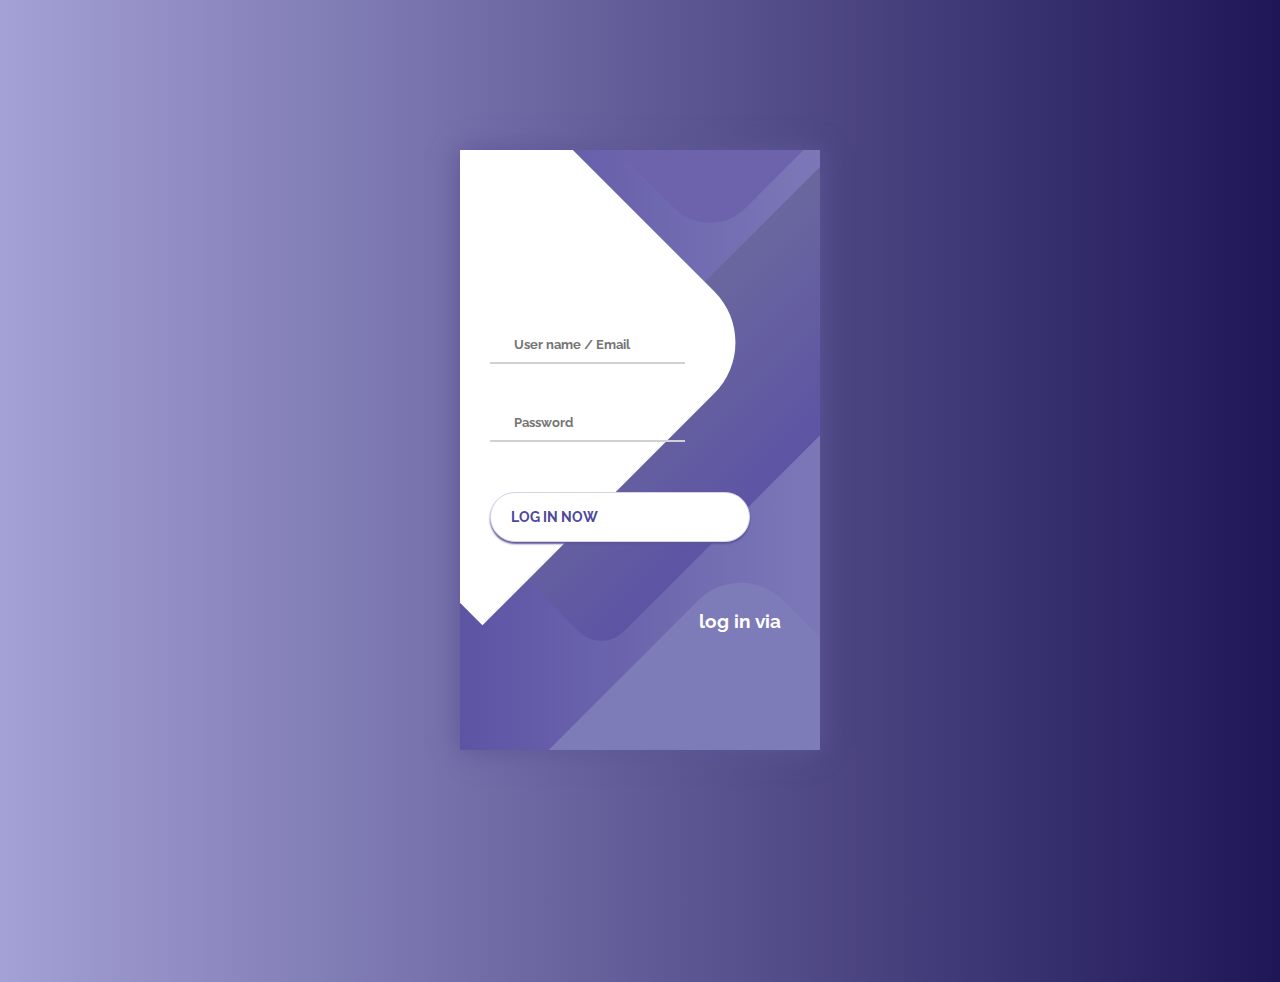
==== commit 3ff67d90: "add login page" ====
--- a/index.html
+++ b/index.html
@@ -5,142 +5,68 @@
     <meta charset="UTF-8">
     <meta http-equiv="X-UA-Compatible" content="IE=edge">
     <meta name="viewport" content="width=device-width, initial-scale=1.0">
-    <title>Hotel Management System</title>
-    <link rel="stylesheet" href="CSS/style.css">
-    <link href="https://fonts.googleapis.com/css2?family=Cinzel&family=Macondo&display=swap" rel="stylesheet">
-    <link href="https://cdn.jsdelivr.net/npm/bootstrap@5.2.0-beta1/dist/css/bootstrap.min.css" rel="stylesheet">
-    <link href="https://fonts.googleapis.com/css2?family=Cinzel&family=Edu+SA+Beginner&family=Edu+TAS+Beginner&family=Macondo&display=swap" rel="stylesheet">
+    <title>User Login</title>
+    <link rel="stylesheet" href="./CSS/style.css">
 </head>
 
 <body>
-    <section>
-        <nav id="navbar">
-            <div id="logo">
-                <img src="img/Royal-Crown.png" class="img-logo" alt="Logo">
-                <h3><a href="./index.html">Royal Crown</a></h3>
-
+    <div class="container">
+        <div class="screen">
+            <div class="screen__content">
+                <form class="login" name="myForm">
+                    <div class="login__field">
+                        <i class="login__icon fas fa-user"></i>
+                        <input type="text" name="Email" class="login__input" placeholder="User name / Email">
+                    </div>
+                    <div class="login__field">
+                        <i class="login__icon fas fa-lock"></i>
+                        <input type="password" name="Password" class="login__input" placeholder="Password">
+                    </div>
+                    <button type="button" class="button login__submit" onclick="myfun()">
+                        <span class="button__text">Log In Now</span>
+                        <i class="button__icon fas fa-chevron-right"></i>
+                    </button>
+                </form>
+                <div class="social-login">
+                    <h3>log in via</h3>
+                    <div class="social-icons">
+                        <a href="#" class="social-login__icon fab fa-instagram"></a>
+                        <a href="#" class="social-login__icon fab fa-facebook"></a>
+                        <a href="#" class="social-login__icon fab fa-twitter"></a>
+                    </div>
+                </div>
             </div>
-            <div>
-                <ul>
-                    <li class="item"><a href="/index.html">Home</a></li>
-                    <li class="item"><a href="#about_us">About us</a></li>
-                    <li class="item"><a href="./Facilities.html">Facilities</a></li>
-                    <li cla ss="item"><a href="./img/Reservation.html">Reservation</a></li>
-                    <li class="item"><a href="./img/photo-gallery.html">Photo gallery</a></li>
-                    <li class="item"><a href="/contact.html">Contact us</a></li>
-                </ul>
-
+            <div class="screen__background">
+                <span class="screen__background__shape screen__background__shape4"></span>
+                <span class="screen__background__shape screen__background__shape3"></span>
+                <span class="screen__background__shape screen__background__shape2"></span>
+                <span class="screen__background__shape screen__background__shape1"></span>
             </div>
-        </nav>
-    </section>
-    <section>
-        <div id="carouselExampleControls" class="carousel slide" data-bs-ride="carousel">
-            <div class="carousel-inner">
-                <div class="carousel-item active">
-                    <img src="./img/RC1.jpg" class="bd-placeholder-img bd-placeholder-img-lg d-block w-100" width="100%" height="600" xmlns="http://www.w3.org/2000/svg" role="img" aria-label="Placeholder: First slide" preserveAspectRatio="xMidYMid slice" focusable="false">
-                    <title>Placeholder</title>
-                    </img>
-                </div>
-
-                <div class="carousel-item">
-                    <img src="./img/RC2.jpg" class="bd-placeholder-img bd-placeholder-img-lg d-block w-100" width="100%" height="600" xmlns="http://www.w3.org/2000/svg" role="img" aria-label="Placeholder: Second slide" preserveAspectRatio="xMidYMid slice" focusable="false">
-                    <title>Placeholder</title>
-                    </img>
-                </div>
-
-                <div class="carousel-item">
-                    <img src="./img/RC3.jpg" class="bd-placeholder-img bd-placeholder-img-lg d-block w-100" width="100%" height="600" xmlns="http://www.w3.org/2000/svg" role="img" aria-label="Placeholder: third slide" preserveAspectRatio="xMidYMid slice" focusable="false">
-                    <title>Placeholder</title>
-                    </img>
-                </div>
-
-                <div class="carousel-item">
-                    <img src="./img/RC4.jpg" class="bd-placeholder-img bd-placeholder-img-lg d-block w-100" width="100%" height="600" xmlns="http://www.w3.org/2000/svg" role="img" aria-label="Placeholder: Fourth slide" preserveAspectRatio="xMidYMid slice" focusable="false">
-                    <title>Placeholder</title>
-                    </img>
-                </div>
-
-                <div class="carousel-item">
-                    <img src="./img/RC5.jpg" class="bd-placeholder-img bd-placeholder-img-lg d-block w-100" width="100%" height="600" xmlns="http://www.w3.org/2000/svg" role="img" aria-label="Placeholder: Fifth slide" preserveAspectRatio="xMidYMid slice" focusable="false">
-                    <title>Placeholder</title>
-                    </img>
-                </div>
-
-            </div>
-            <button class="carousel-control-prev" type="button" data-bs-target="#carouselExampleControls" data-bs-slide="prev">
-                <span class="carousel-control-prev-icon" aria-hidden="true"></span>
-                <span class="visually-hidden">Previous</span>
-            </button>
-            <button class="carousel-control-next" type="button" data-bs-target="#carouselExampleControls" data-bs-slide="next">
-                <span class="carousel-control-next-icon" aria-hidden="true"></span>
-                <span class="visually-hidden">Next</span>
-            </button>
         </div>
-
-    </section><br><br><br><br><br>
+    </div>
 
 
-    <section class="container" id="about_us">
-        <h1 class="header">Welcome To My Hotel Royal Crown</h1><br>
-        <div class="about-hotel">
-            <p class="para">Also, providing a memorable guest experience is one of the most important goals for hoteliers today. To do this, Hoteliers must get to know their guests and provide a personalized experience that goes above and beyond....!</p>
-
-            <p class="para">Royal Crown a captivating leisure destination in itself, offering a myriad of services and facilities to experience our truly enriching surroundings. Royal Crown is one of the best budget homestay in Surat.If you are planning a visit to the
-                City of Sun Surat then it is one of the most prominent accommodation for your comfortable stay.</p>
-
-            <p class="para">To pamper the guests with ultimate comfort, luxury and pleasure, We offer multifarious amenities, rooftop restaurant & services. Royal Crown is one of the best budget homestay in Surat having all modern amenities.</p>
-
-            <button class="book-btn" role="button"><a href="./img/Reservation.html"> Book Now </a></button>
-        </div>
-    </section><br><br><br><br><br><br><br>
-
-    <!-- End Example Code -->
-
-    <script src="https://cdn.jsdelivr.net/npm/bootstrap@5.2.0-beta1/dist/js/bootstrap.bundle.min.js"></script>
+    <script>
 
 
-    <div class="footer-dark">
-        <footer>
-            <div class="container">
-                <div class="row">
-                    <div class="col-sm-6 col-md-3 item">
-                        <h3>Contact Us</h3>
-                        <ul>
-                            <li><a href="#">+91-9585945867</a></li>
-                            <li><a href="#">+91-9585945868</a></li>
-                            <li><a href="#">+91-9585945869</a></li>
-                        </ul>
-                    </div>
-                    <div class="col-sm-6 col-md-3 item">
-                        <h3>About</h3>
-                        <ul>
-                            <li><a href="#">All facilities</a></li>
-                            <li><a href="#">Near to station</a></li>
-                            <li><a href="#">Fast booking</a></li>
-                        </ul>
-                    </div>
-                    <div class="col-md-6 item text">
-                        <h3>Our Location</h3>
-                        <p>35-B, Shikarbadi Colony, Goverdhan Vilas, Sajjan Nagar, Near surat railway station, Surat (Gujarat) 395006</p>
-                    </div>
-                    <div class="icon">
-                        <a href="https://www.facebook.com/indraniwas2018/"><img class="scale-with-grid" src="https://www.indraniwas.com/wp-content/uploads/2021/12/facebook.png" alt=""></a>
+        const myfun = () => {
+         
+            var un = document.forms["myForm"]["Email"].value;
+            var pw = document.forms["myForm"]["Password"].value;
 
-                        <a href="https://www.instagram.com/indraniwas_udaipur/"><img class="scale-with-grid" src="https://www.indraniwas.com/wp-content/uploads/2021/12/instagram.png" alt=""></a>
+            // console.log(un, pw)
+            if (un === "Test@gmail.com" && pw === "12345") {
+                location.href = './index.php';
+            }
+            else {
+                alert("Invalid Username and Password");
+            }
 
-                        <a href="https://www.tripadvisor.in/Hotel_Review-g297672-d16652537-Reviews-Indra_Niwas-Udaipur_Udaipur_District_Rajasthan.html"><img class="scale-with-grid" src="https://www.indraniwas.com/wp-content/uploads/2021/12/tripadvisor-logotype.png" alt=""></a>
+        }
 
-                        <a href="https://www.youtube.com/channel/UCz42sZhpdxEwpqoJ8nh5SIg"><img class="scale-with-grid" src="https://www.indraniwas.com/wp-content/uploads/2021/12/youtube.png" alt=""></a>
-                    </div>
-                </div>
-                <p class="copyright"> © 2021 All Rights Reserved. Website Design Developed by Royal Crown owner&nbsp;
-                </p>
-            </div>
-        </footer>
-    </div>
-    <script src="https://cdnjs.cloudflare.com/ajax/libs/jquery/3.2.1/jquery.min.js"></script>
-    <script src="https://cdnjs.cloudflare.com/ajax/libs/twitter-bootstrap/4.1.3/js/bootstrap.bundle.min.js"></script>
+    </script>
+
+
 </body>
 
-
 </html>--- a/CSS/style.css
+++ b/CSS/style.css
@@ -1,292 +1,180 @@
-    /* css reset */
+@import url('https://fonts.googleapis.com/css?family=Raleway:400,700');
+
+* {
+	box-sizing: border-box;
+	margin: 0;
+	padding: 0;	
+	font-family: Raleway, sans-serif;
+}
+
+body {
+	background: linear-gradient(90deg, #a4a1d6, #1e1657);		
     
-    * {
-        margin: 0;
-        padding: 0;
-        box-sizing: border-box;
-    }
-    
-     :root {
-        --navbar-height: 30px;
-    }
-    /* Navigation Bar */
-    
-    .book-btn a {
-        text-decoration: none;
-        color: black;
-    }
-    
-    #navbar {
-        display: flex;
-        position: relative;
-        align-items: center;
-        flex-wrap: wrap;
-        justify-content: space-between;
-    }
-    
-    #navbar::before {
-        content: '';
-        position: absolute;
-        height: 100%;
-        width: 100%;
-        background-color: rgb(56, 53, 53);
-        z-index: -1;
-        opacity: 1.70;
-    }
-    /* Logo and Image */
-    
-    #logo {
-        margin-left: 25px;
-        font-family: 'Cinzel', serif;
-        font-size: 1.50rem;
-        font-weight: bold;
-        color: white;
-        text-shadow: 0 2px 2px #000000;
-    }
-    
-    a {
-        text-decoration: none;
-    }
-    
-    #logo h3 a {
-        text-decoration: none;
-        color: white;
-    }
-    
-    .img-logo {
-        /* position: fixed; */
-        /* margin-top: 5px; */
-        padding-left: 50px;
-        margin: 0;
-    }
-    
-    #logo img {
-        height: 50px;
-        left: 20px;
-    }
-    /* List styling */
-    
-    #navbar ul {
-        display: flex;
-        flex-wrap: wrap;
-        justify-content: space-between;
-        align-items: center;
-    }
-    
-    #navbar ul li {
-        list-style: none;
-        font-size: 20px;
-        font-family: serif;
-    }
-    
-    #navbar ul li a {
-        display: block;
-        padding: 3px 10px;
-        margin: 3px 10px;
-        border-radius: 10px;
-        text-decoration: none;
-        color: rgb(230, 222, 222);
-    }
-    
-    #navbar ul li a:hover {
-        color: white;
-    }
-    /* heading and button section  */
-    
-    .container {
-        display: flex;
-        flex-direction: column;
-        justify-content: center;
-        text-align: center;
-        height: 400px;
-        padding: 0px 50px;
-        align-items: center;
-    }
-    
-    .btn {
-        width: 100px;
-        height: 30px;
-        border-radius: 3px;
-        background-color: rgb(165, 159, 255);
-        border: 3px solid black;
-    }
-    
-    .btn:hover {
-        background-color: rgb(233, 141, 145);
-        cursor: pointer;
-    }
-    
-    .header {
-        font-size: 40px;
-        font-family: 'Cinzel', serif;
-        font-weight: bolder;
-    }
-    
-    .about-hotel {
-        /* border: 2px solid black; */
-        height: 500px;
-        border-radius: 30px;
-    }
-    
-    .para {
-        line-height: 25px;
-        padding: 20px 10px;
-        font-family: 'Edu SA Beginner', cursive;
-        font-size: 20px;
-    }
-    
-    .book-btn {
-        align-items: center;
-        background-color: #a4ff9b;
-        border: 2px solid black;
-        border-radius: 8px;
-        box-sizing: border-box;
-        color: black;
-        cursor: pointer;
-        display: flex;
-        font-family: Inter, sans-serif;
-        font-size: 16px;
-        height: 48px;
-        /* justify-content: center; */
-        line-height: 24px;
-        max-width: 100%;
-        padding: 0 25px;
-        position: relative;
-        /* text-align: center; */
-        touch-action: manipulation;
-        margin: auto;
-    }
-    
-    .book-btn:after {
-        background-color: #111;
-        border-radius: 8px;
-        content: "";
-        display: block;
-        height: 48px;
-        left: 0;
-        width: 100%;
-        position: absolute;
-        top: -2px;
-        transform: translate(8px, 8px);
-        transition: transform .5s ease-out;
-        z-index: -1;
-    }
-    
-    .book-btn:hover:after {
-        transform: translate(0, 0);
-    }
-    
-    .book-btn:active {
-        background-color: #fa5b4a;
-    }
-    
-    .book-btn:hover {
-        outline: 0;
-    }
-    
-    @media (min-width: 60px) {
-        .book-btn {
-            padding: 0 40px;
-        }
-    }
-    
-    .footer-dark {
-        color: #f0f9ff;
-        background-color: #282d32;
-    }
-    
-    .footer-dark h3 {
-        margin-top: 0;
-        margin-bottom: 12px;
-        font-weight: bold;
-        font-size: 25px;
-        font-family: 'Cinzel';
-    }
-    
-    .footer-dark ul {
-        padding: 0;
-        list-style: none;
-        line-height: 1.6;
-        font-size: 14px;
-        margin-bottom: 0;
-    }
-    
-    .footer-dark ul a {
-        color: inherit;
-        text-decoration: none;
-        opacity: 0.6;
-    }
-    
-    .footer-dark ul a:hover {
-        opacity: 0.8;
-    }
-    
-    @media (max-width:767px) {
-        .footer-dark .item:not(.social) {
-            text-align: center;
-            padding-bottom: 20px;
-        }
-    }
-    
-    .footer-dark .item.text {
-        margin-bottom: 36px;
-    }
-    
-    @media (max-width:767px) {
-        .footer-dark .item.text {
-            margin-bottom: 0;
-        }
-    }
-    
-    .footer-dark .item.text p {
-        opacity: 0.6;
-        margin-bottom: 0;
-    }
-    
-    .footer-dark .item.social {
-        text-align: center;
-    }
-    
-    @media (max-width:991px) {
-        .footer-dark .item.social {
-            text-align: center;
-            margin-top: 20px;
-        }
-    }
-    
-    .footer-dark .item.social>a {
-        font-size: 20px;
-        width: 36px;
-        height: 36px;
-        line-height: 36px;
-        display: inline-block;
-        text-align: center;
-        border-radius: 50%;
-        box-shadow: 0 0 0 1px rgba(255, 255, 255, 0.4);
-        margin: 0 8px;
-        color: #fff;
-        opacity: 0.75;
-    }
-    
-    .footer-dark .item.social>a:hover {
-        opacity: 0.9;
-    }
-    
-    .footer-dark .copyright {
-        text-align: center;
-        padding-top: 24px;
-        opacity: 0.3;
-        font-size: 13px;
-        margin-bottom: 0;
-    }
-    
-    .icon {
-        display: flex;
-        justify-content: center;
-        align-items: center;
-    }
-    
-    a .scale-with-grid {
-        margin: 10px;
-        padding: 10px;
-    }+}
+
+.container {
+	display: flex;
+	align-items: center;
+	justify-content: center;
+	min-height: 100vh;
+}
+
+.screen {		
+	background: linear-gradient(90deg, #5D54A4, #7C78B8);		
+	position: relative;	
+	height: 600px;
+	width: 360px;	
+	box-shadow: 0px 0px 24px #5C5696;
+}
+
+.screen__content {
+	z-index: 1;
+	position: relative;	
+	height: 100%;
+}
+
+.screen__background {		
+	position: absolute;
+	top: 0;
+	left: 0;
+	right: 0;
+	bottom: 0;
+	z-index: 0;
+	-webkit-clip-path: inset(0 0 0 0);
+	clip-path: inset(0 0 0 0);	
+}
+
+.screen__background__shape {
+	transform: rotate(45deg);
+	position: absolute;
+}
+
+.screen__background__shape1 {
+	height: 400px;
+	width: 520px;
+	background: #FFF;	
+	top: -50px;
+	right: 120px;	
+	border-radius: 0 72px 0 0;
+}
+
+.screen__background__shape2 {
+	height: 220px;
+	width: 220px;
+	background: #6C63AC;
+    /* border: 2px solid black;	 */
+	top: -172px;
+	right: 0;	
+	border-radius: 50px;
+}
+
+.screen__background__shape3 {
+	height: 540px;
+	width: 190px;
+	background: linear-gradient(270deg, #5D54A4, #6A679E);
+	top: -24px;
+	right: 0;	
+	border-radius: 32px;
+}
+
+.screen__background__shape4 {
+	height: 400px;
+	width: 200px;
+	background: #7E7BB9;	
+	top: 420px;
+	right: 50px;	
+	border-radius: 60px;
+}
+
+.login {
+	width: 320px;
+	padding: 30px;
+	padding-top: 156px;
+}
+
+.login__field {
+	padding: 20px 0px;	
+	position: relative;	
+}
+
+.login__icon {
+	position: absolute;
+	top: 30px;
+	color: #7875B5;
+}
+
+.login__input {
+	border: none;
+	border-bottom: 2px solid #D1D1D4;
+	background: none;
+	padding: 10px;
+	padding-left: 24px;
+	font-weight: 700;
+	width: 75%;
+	transition: .2s;
+}
+
+.login__input:active,
+.login__input:focus,
+.login__input:hover {
+	outline: none;
+	border-bottom-color: #6A679E;
+}
+
+.login__submit {
+	background: #fff;
+	font-size: 14px;
+	margin-top: 30px;
+	padding: 16px 20px;
+	border-radius: 26px;
+	border: 1px solid #D4D3E8;
+	text-transform: uppercase;
+	font-weight: 700;
+	display: flex;
+	align-items: center;
+	width: 100%;
+	color: #4C489D;
+	box-shadow: 0px 2px 2px #5C5696;
+	cursor: pointer;
+	transition: .2s;
+}
+
+.login__submit:active,
+.login__submit:focus,
+.login__submit:hover {
+	border-color: #6A679E;
+	outline: none;
+}
+
+.button__icon {
+	font-size: 24px;
+	margin-left: auto;
+	color: #7875B5;
+}
+
+.social-login {	
+	position: absolute;
+	height: 140px;
+	width: 160px;
+	text-align: center;
+	bottom: 0px;
+	right: 0px;
+	color: #fff;
+}
+
+.social-icons {
+	display: flex;
+	align-items: center;
+	justify-content: center;
+}
+
+.social-login__icon {
+	padding: 20px 10px;
+	color: #fff;
+	text-decoration: none;	
+	text-shadow: 0px 0px 8px #7875B5;
+}
+
+.social-login__icon:hover {
+	transform: scale(1.5);	
+}